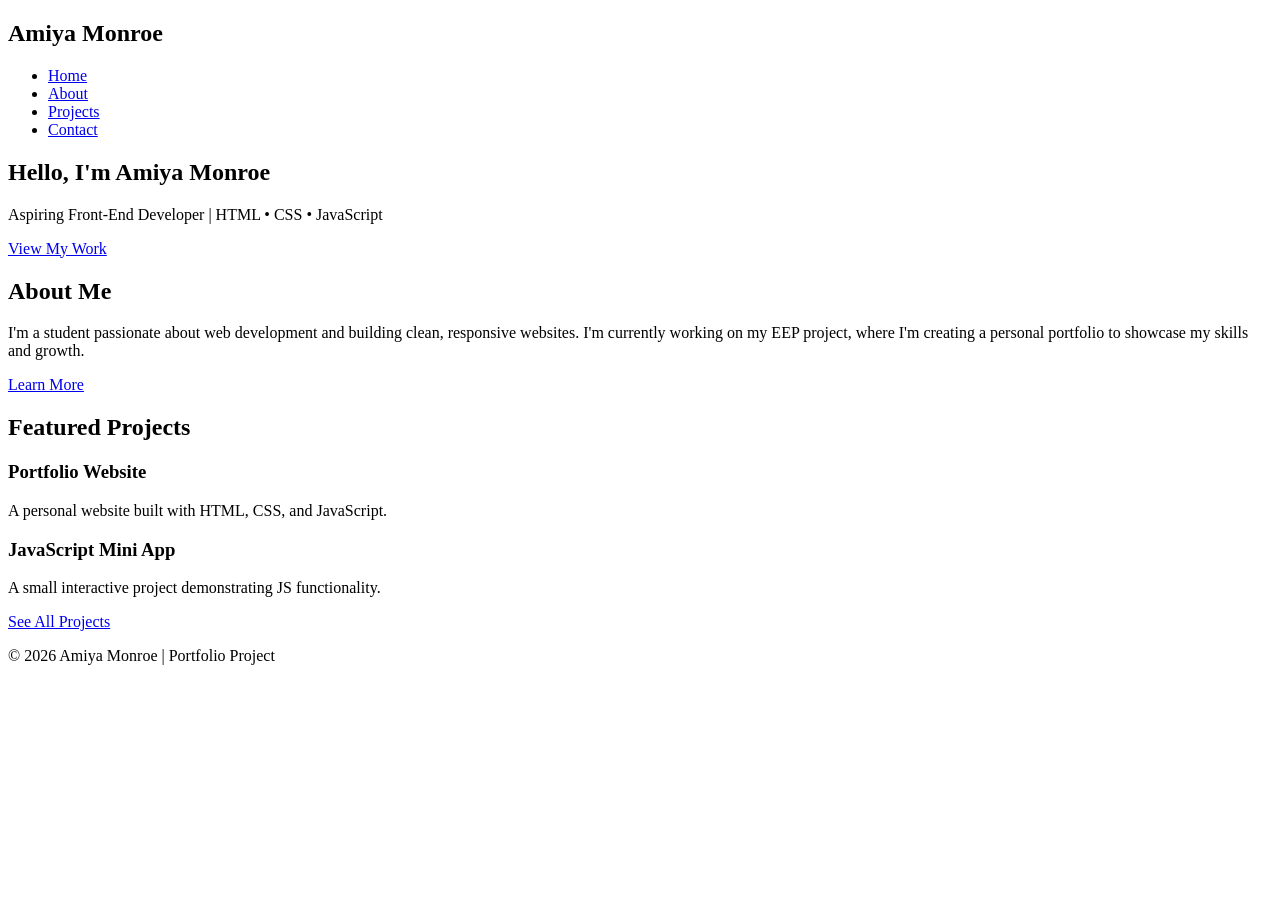
==== index.html @ 8db01c1e "Add files via upload" ====
<!DOCTYPE html>
<html lang="en">
<head>
    <meta charset="UTF-8">
    <meta name="viewport" content="width=device-width, initial-scale=1.0">
    <title>My Portfolio</title>
    <link rel="stylesheet" href="styles/style.css">
</head>

<body>

    <!-- Navigation -->
    <nav class="navbar">
        <h1 class="logo">Amiya Monroe</h1>
        <ul class="nav-links">
            <li><a href="index.html">Home</a></li>
            <li><a href="about.html">About</a></li>
            <li><a href="projects.html">Projects</a></li>
            <li><a href="contact.html">Contact</a></li>
        </ul>
    </nav>

    <!-- Hero Section -->
    <section class="hero">
        <h2>Hello, I'm Amiya Monroe</h2>
        <p>Aspiring Front-End Developer | HTML • CSS • JavaScript</p>
        <a href="projects.html" class="btn">View My Work</a>
    </section>

    <!-- About Preview -->
    <section class="about-preview">
        <h2>About Me</h2>
        <p>
            I'm a student passionate about web development and building clean, 
            responsive websites. I'm currently working on my EEP project, where 
            I'm creating a personal portfolio to showcase my skills and growth.
        </p>
        <a href="about.html" class="btn">Learn More</a>
    </section>

    <!-- Projects Preview -->
    <section class="projects-preview">
        <h2>Featured Projects</h2>
        <div class="project-cards">
            <div class="card">
                <h3>Portfolio Website</h3>
                <p>A personal website built with HTML, CSS, and JavaScript.</p>
            </div>

            <div class="card">
                <h3>JavaScript Mini App</h3>
                <p>A small interactive project demonstrating JS functionality.</p>
            </div>
        </div>
        <a href="projects.html" class="btn">See All Projects</a>
    </section>

    <!-- Footer -->
    <footer>
        <p>© 2026 Amiya Monroe | Portfolio Project</p>
    </footer>

    <script src="scripts/script.js"></script>
</body>
</html>
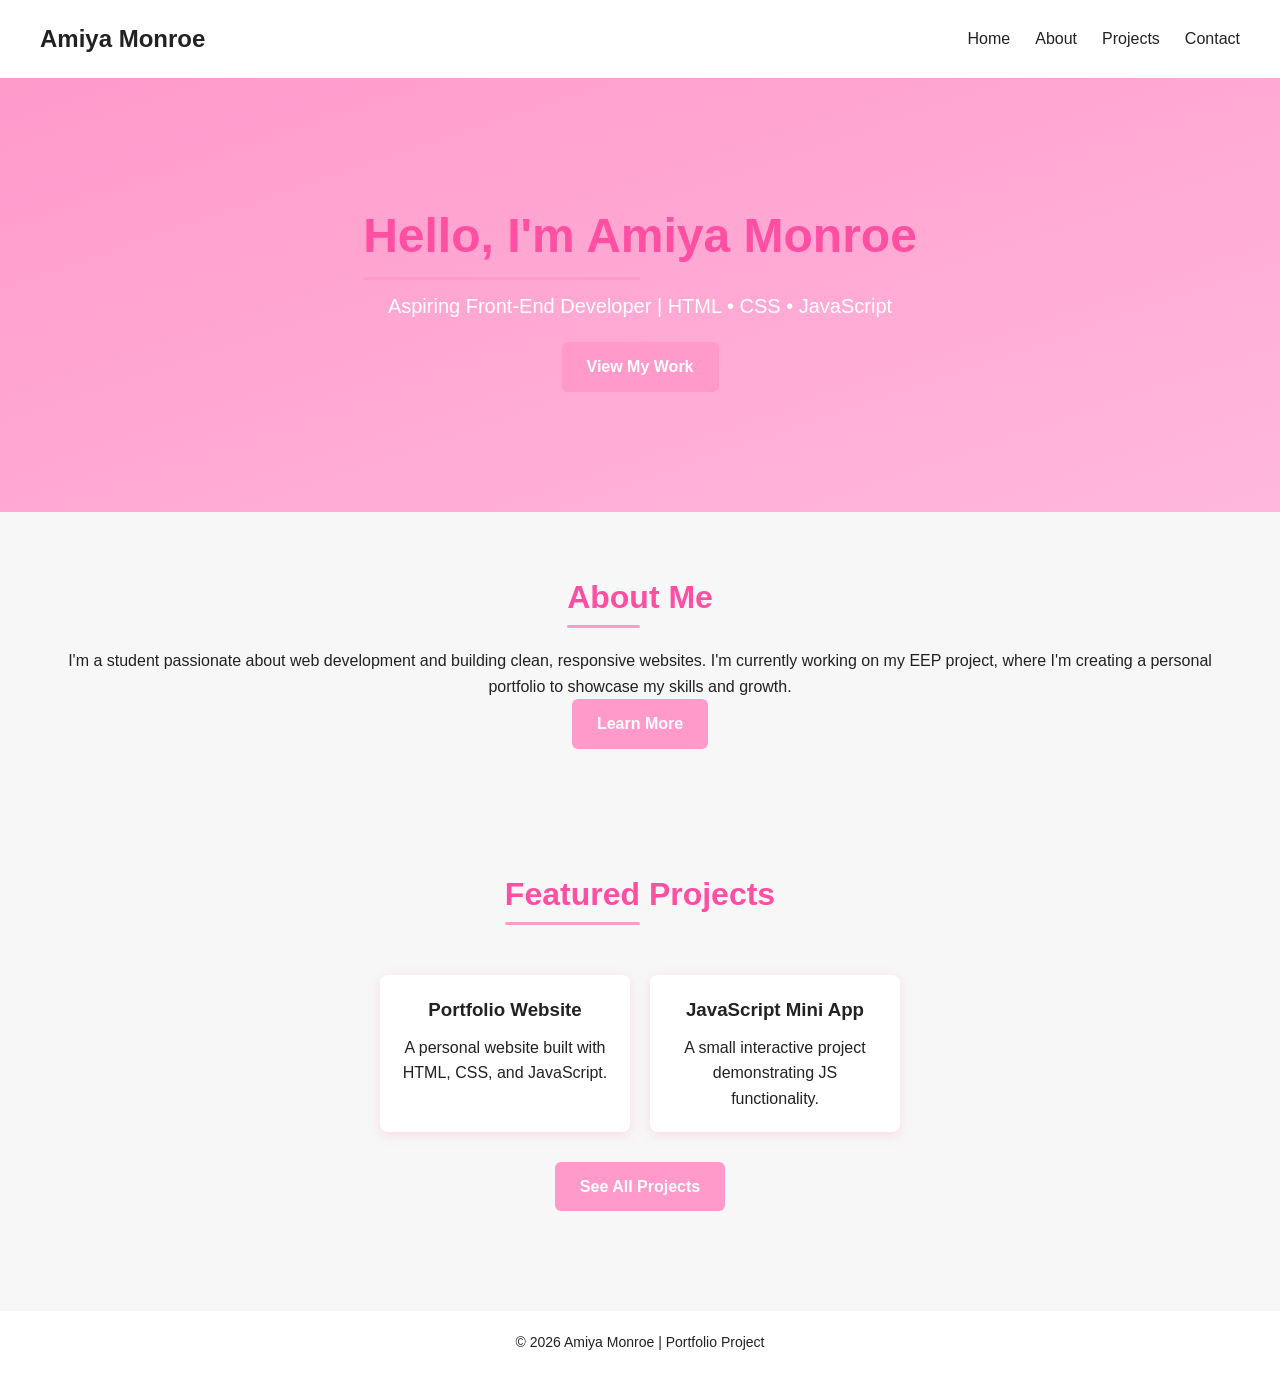
==== commit 1a8e20a7: "Update index.html" ====
--- a/index.html
+++ b/index.html
@@ -4,7 +4,7 @@
     <meta charset="UTF-8">
     <meta name="viewport" content="width=device-width, initial-scale=1.0">
     <title>My Portfolio</title>
-    <link rel="stylesheet" href="styles/style.css">
+    <link rel="stylesheet" href="style.css">
 </head>
 
 <body>
@@ -62,4 +62,4 @@
 
     <script src="scripts/script.js"></script>
 </body>
-</html>+</html>
--- a/style.css
+++ b/style.css
@@ -0,0 +1,431 @@
+/* ---------- Pink Theme Variables ---------- */
+:root {
+    --pink-main: #ff9acb;
+    --pink-light: #ffb7dd;
+    --pink-dark: #ff4fa3;
+}
+
+/* ---------- Global Styles ---------- */
+* {
+    margin: 0;
+    padding: 0;
+    box-sizing: border-box;
+    font-family: "Poppins", sans-serif;
+}
+
+body {
+    background-color: #f7f7f7;
+    color: #222;
+    line-height: 1.6;
+}
+
+/* ---------- Navigation Bar ---------- */
+.navbar {
+    display: flex;
+    justify-content: space-between;
+    align-items: center;
+    padding: 20px 40px;
+    background-color: #ffffff;
+    box-shadow: 0 2px 10px rgba(0,0,0,0.1);
+}
+
+.logo {
+    font-size: 24px;
+    font-weight: 600;
+}
+
+.nav-links {
+    list-style: none;
+    display: flex;
+    gap: 25px;
+}
+
+.nav-links a {
+    text-decoration: none;
+    color: #222;
+    font-weight: 500;
+    transition: 0.3s ease;
+    position: relative;
+}
+
+/* cute underline slide */
+.nav-links a::after {
+    content: "";
+    position: absolute;
+    left: 0;
+    bottom: -3px;
+    width: 0%;
+    height: 3px;
+    background-color: var(--pink-main);
+    border-radius: 2px;
+    transition: 0.3s ease;
+}
+
+.nav-links a:hover::after {
+    width: 100%;
+}
+
+.nav-links a:hover {
+    color: var(--pink-dark);
+}
+
+/* ---------- Hero Section ---------- */
+.hero {
+    text-align: center;
+    padding: 120px 20px;
+    background: linear-gradient(to bottom right, var(--pink-main), var(--pink-light));
+    color: white;
+}
+
+.hero h2 {
+    font-size: 48px;
+    margin-bottom: 10px;
+}
+
+.hero p {
+    font-size: 20px;
+    margin-bottom: 20px;
+}
+
+/* ---------- Buttons ---------- */
+.btn {
+    display: inline-block;
+    padding: 12px 25px;
+    background-color: var(--pink-main);
+    color: white;
+    border-radius: 6px;
+    text-decoration: none;
+    font-weight: 600;
+    transition: 0.3s ease;
+}
+
+/* lift + glow */
+.btn:hover {
+    background-color: var(--pink-dark);
+    transform: translateY(-3px);
+    box-shadow: 0 6px 15px rgba(255, 154, 203, 0.4);
+}
+
+/* ---------- Section Styles ---------- */
+section {
+    padding: 60px 40px;
+    text-align: center;
+}
+
+section h2 {
+    font-size: 32px;
+    margin-bottom: 20px;
+    color: var(--pink-dark);
+    position: relative;
+    display: inline-block;
+    padding-bottom: 5px;
+}
+
+section h2::after {
+    content: "";
+    position: absolute;
+    left: 0;
+    bottom: 0;
+    width: 50%;
+    height: 3px;
+    background-color: var(--pink-main);
+    border-radius: 2px;
+}
+
+/* ---------- Project Cards (Home Page) ---------- */
+.project-cards {
+    display: flex;
+    justify-content: center;
+    gap: 20px;
+    margin: 30px 0;
+}
+
+.card {
+    background-color: white;
+    padding: 20px;
+    width: 250px;
+    border-radius: 8px;
+    box-shadow: 0 3px 12px rgba(255, 154, 203, 0.3);
+    transition: 0.3s ease;
+}
+
+/* glow + scale */
+.card:hover {
+    transform: scale(1.03);
+    box-shadow: 0 0 20px rgba(255, 154, 203, 0.6);
+}
+
+.card h3 {
+    margin-bottom: 10px;
+}
+
+/* ---------- Footer ---------- */
+footer {
+    text-align: center;
+    padding: 20px;
+    background-color: #ffffff;
+    margin-top: 40px;
+    font-size: 14px;
+}
+
+/* ---------- About Page ---------- */
+.about-section {
+    padding: 60px 40px;
+}
+
+.about-container {
+    display: flex;
+    justify-content: center;
+    align-items: center;
+    gap: 40px;
+    max-width: 900px;
+    margin: 0 auto;
+    flex-wrap: wrap;
+}
+
+.about-img {
+    width: 250px;
+    height: 250px;
+    border-radius: 50%;
+    object-fit: cover;
+    box-shadow: 0 4px 12px rgba(255, 154, 203, 0.4);
+    animation: softGlow 3s ease-in-out infinite;
+}
+
+.about-text {
+    max-width: 500px;
+    text-align: left;
+}
+
+.about-text h3 {
+    font-size: 28px;
+    margin-bottom: 15px;
+}
+
+.about-text p {
+    margin-bottom: 15px;
+    font-size: 16px;
+}
+
+/* ---------- Projects Page ---------- */
+.projects-header {
+    text-align: center;
+    padding: 60px 40px;
+}
+
+.projects-header p {
+    max-width: 600px;
+    margin: 10px auto;
+    font-size: 16px;
+}
+
+.projects-grid {
+    display: grid;
+    grid-template-columns: repeat(auto-fit, minmax(260px, 1fr));
+    gap: 25px;
+    padding: 40px;
+    max-width: 1100px;
+    margin: 0 auto;
+}
+
+.project-card {
+    background-color: white;
+    padding: 25px;
+    border-radius: 10px;
+    box-shadow: 0 3px 12px rgba(255, 154, 203, 0.3);
+    text-align: left;
+    transition: 0.3s ease;
+}
+
+/* glow hover */
+.project-card:hover {
+    transform: scale(1.03);
+    box-shadow: 0 0 20px rgba(255, 154, 203, 0.6);
+}
+
+.project-card h3 {
+    margin-bottom: 10px;
+}
+
+.project-card p {
+    margin-bottom: 15px;
+    font-size: 15px;
+}
+
+/* ---------- Contact Page ---------- */
+.contact-header {
+    text-align: center;
+    padding: 60px 40px;
+}
+
+.contact-header p {
+    margin-top: 10px;
+    font-size: 16px;
+}
+
+.contact-section {
+    max-width: 900px;
+    margin: 0 auto;
+    padding: 40px;
+    display: flex;
+    flex-wrap: wrap;
+    gap: 40px;
+    justify-content: center;
+}
+
+.contact-form {
+    display: flex;
+    flex-direction: column;
+    gap: 15px;
+    width: 350px;
+}
+
+.contact-form input,
+.contact-form textarea {
+    padding: 12px;
+    border-radius: 6px;
+    border: 1px solid #ccc;
+    font-size: 15px;
+}
+
+.contact-form input:focus,
+.contact-form textarea:focus {
+    outline: none;
+    border-color: var(--pink-main);
+    box-shadow: 0 0 6px rgba(255, 154, 203, 0.6);
+}
+
+.contact-links {
+    text-align: left;
+    max-width: 300px;
+}
+
+.contact-links h3 {
+    margin-bottom: 10px;
+}
+
+.contact-links ul {
+    list-style: none;
+    padding: 0;
+}
+
+.contact-links li {
+    margin-bottom: 8px;
+}
+
+.contact-links a {
+    text-decoration: none;
+    color: var(--pink-dark);
+    font-weight: 500;
+    transition: 0.3s ease;
+}
+
+/* wiggle animation */
+@keyframes wiggle {
+    0%, 100% { transform: rotate(0deg); }
+    25% { transform: rotate(2deg); }
+    75% { transform: rotate(-2deg); }
+}
+
+.contact-links a:hover {
+    text-decoration: underline;
+    animation: wiggle 0.3s ease-in-out;
+}
+
+/* ---------- Soft Glow Animation ---------- */
+@keyframes softGlow {
+    0% { box-shadow: 0 0 10px rgba(255, 154, 203, 0.4); }
+    50% { box-shadow: 0 0 25px rgba(255, 154, 203, 0.7); }
+    100% { box-shadow: 0 0 10px rgba(255, 154, 203, 0.4); }
+}
+
+/* ------------------------------------------------ */
+/* 🌸 CUTE LITTLE DESIGNS SECTION 🌸 */
+/* ------------------------------------------------ */
+
+/* ---------- Floating Hearts Background ---------- */
+.hearts {
+    position: fixed;
+    top: 0;
+    left: 0;
+    width: 100%;
+    height: 100%;
+    pointer-events: none;
+    overflow: hidden;
+    z-index: -1;
+}
+
+.heart {
+    position: absolute;
+    bottom: -20px;
+    width: 15px;
+    height: 15px;
+    background-color: var(--pink-light);
+    opacity: 0.7;
+    transform: rotate(45deg);
+    animation: floatUp 6s linear infinite;
+}
+
+.heart::before,
+.heart::after {
+    content: "";
+    position: absolute;
+    width: 15px;
+    height: 15px;
+    background-color: var(--pink-light);
+    border-radius: 50%;
+}
+
+.heart::before {
+    top: -7px;
+    left: 0;
+}
+
+.heart::after {
+    left: 7px;
+    top: 0;
+}
+
+@keyframes floatUp {
+    0% { transform: translateY(0) rotate(45deg); opacity: 0.7; }
+    100% { transform: translateY(-120vh) rotate(45deg); opacity: 0; }
+}
+
+
+/* ---------- Cute Dotted Divider ---------- */
+.divider {
+    width: 80%;
+    margin: 40px auto;
+    border-bottom: 3px dotted var(--pink-main);
+    opacity: 0.6;
+}
+
+/* ---------- Corner Decorations ---------- */
+.corner-deco {
+    position: absolute;
+    width: 40px;
+    opacity: 0.5;
+    pointer-events: none;
+}
+
+.corner-top-left {
+    top: 10px;
+    left: 10px;
+}
+
+.corner-bottom-right {
+    bottom: 10px;
+    right: 10px;
+}
+
+
+/*------- App ----------*/
+.mini-app-container {
+    max-width: 500px;
+    margin: 80px auto;
+    text-align: center;
+    background: white;
+    padding: 40px;
+    border-radius: 12px;
+    box-shadow: 0 4px 15px rgba(255, 154, 203, 0.3);
+}
